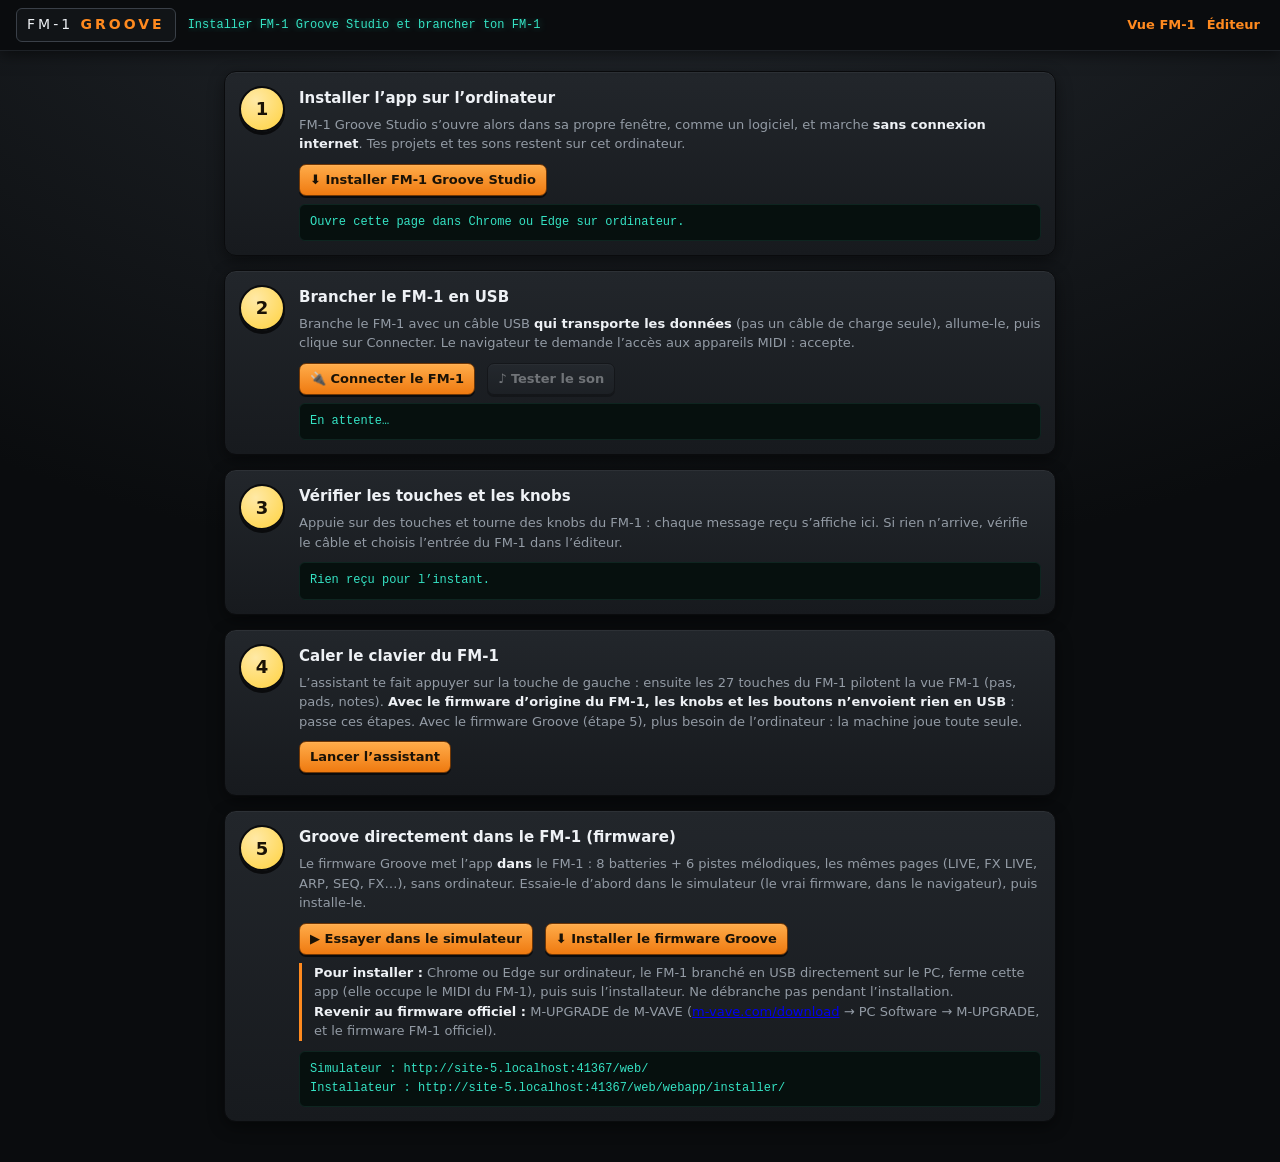
==== web/studio/install.html @ 1f4ecdd2 "Groove : 8 batteries + 6 pistes mélodiques, FX LIVE, mode JEU, compilation GitHub" ====
<!DOCTYPE html>
<html lang="fr">
<head>
<meta charset="utf-8">
<meta name="viewport" content="width=device-width,initial-scale=1">
<title>Installer · FM‑1 Groove Studio</title>
<link rel="stylesheet" href="styles.css">
<link rel="stylesheet" href="fm1.css">
<link rel="manifest" href="manifest.webmanifest">
<meta name="theme-color" content="#101215">
<link rel="icon" href="icon-192.png">
<style>
.iw{max-width:860px;margin:20px auto 40px;padding:0 14px;display:grid;gap:14px}
.st{display:grid;grid-template-columns:46px 1fr;gap:14px;align-items:start}
.st>i{font-style:normal;width:46px;height:46px;border-radius:50%;display:flex;align-items:center;justify-content:center;font-weight:800;font-size:18px;color:#1a1206;background:radial-gradient(circle at 35% 28%,#ffe9a6,var(--y));border:2px solid var(--d);box-shadow:0 3px 0 var(--d)}
.st.ok>i{background:var(--c)}
.st h3{margin:2px 0 6px;font-size:15px}
.st p{margin:4px 0 10px;color:var(--m);line-height:1.5}
.st p b{color:var(--t)}
.out{font:12px/1.6 ui-monospace,Menlo,Consolas,monospace;color:var(--c);background:#06100e;border:1px solid #0e2520;border-radius:6px;padding:8px 10px;min-height:34px;white-space:pre-wrap}
.warn{border-left:3px solid var(--a);padding-left:12px}
</style>
</head>
<body data-view="install">
<div id="topbar">
  <a class="logo" href="index.html#fm1">FM‑1 <b>GROOVE</b></a>
  <span id="tbmsg">Installer FM‑1 Groove Studio et brancher ton FM‑1</span>
  <nav class="views"><a class="tl" href="index.html#fm1">Vue FM‑1</a><a class="tl" href="index.html#editeur">Éditeur</a></nav>
</div>
<div class="iw">
<section class="st" id="s1"><i>1</i><div>
  <h3>Installer l’app sur l’ordinateur</h3>
  <p>FM‑1 Groove Studio s’ouvre alors dans sa propre fenêtre, comme un logiciel, et marche <b>sans connexion internet</b>. Tes projets et tes sons restent sur cet ordinateur.</p>
  <div class="bar"><button id="inst" class="hot">⬇ Installer FM‑1 Groove Studio</button></div>
  <div class="out" id="o1">Ouvre cette page dans Chrome ou Edge sur ordinateur.</div>
</div></section>

<section class="st" id="s2"><i>2</i><div>
  <h3>Brancher le FM‑1 en USB</h3>
  <p>Branche le FM‑1 avec un câble USB <b>qui transporte les données</b> (pas un câble de charge seule), allume-le, puis clique sur Connecter. Le navigateur te demande l’accès aux appareils MIDI : accepte.</p>
  <div class="bar"><button id="cn" class="hot">🔌 Connecter le FM‑1</button><button id="ts" disabled>♪ Tester le son</button></div>
  <div class="out" id="o2">En attente…</div>
</div></section>

<section class="st" id="s3"><i>3</i><div>
  <h3>Vérifier les touches et les knobs</h3>
  <p>Appuie sur des touches et tourne des knobs du FM‑1 : chaque message reçu s’affiche ici. Si rien n’arrive, vérifie le câble et choisis l’entrée du FM‑1 dans l’éditeur.</p>
  <div class="out" id="o3">Rien reçu pour l’instant.</div>
</div></section>

<section class="st" id="s4"><i>4</i><div>
  <h3>Caler le clavier du FM‑1</h3>
  <p>L’assistant te fait appuyer sur la touche de gauche : ensuite les 27 touches du FM‑1 pilotent la vue FM‑1 (pas, pads, notes). <b>Avec le firmware d’origine du FM‑1, les knobs et les boutons n’envoient rien en USB</b> : passe ces étapes. Avec le firmware Groove (étape 5), plus besoin de l’ordinateur : la machine joue toute seule.</p>
  <div class="bar"><a href="index.html#fm1-learn"><button class="hot">Lancer l’assistant</button></a></div>
</div></section>

<section class="st" id="s5"><i>5</i><div>
  <h3>Groove directement dans le FM‑1 (firmware)</h3>
  <p>Le firmware Groove met l’app <b>dans</b> le FM‑1 : 8 batteries + 6 pistes mélodiques, les mêmes pages (LIVE, FX LIVE, ARP, SEQ, FX…), sans ordinateur. Essaie-le d’abord dans le simulateur (le vrai firmware, dans le navigateur), puis installe-le.</p>
  <div class="bar"><a id="fwsim" target="_blank" rel="noopener"><button class="hot">▶ Essayer dans le simulateur</button></a><a id="fwins" target="_blank" rel="noopener"><button class="hot">⬇ Installer le firmware Groove</button></a></div>
  <p class="warn"><b>Pour installer :</b> Chrome ou Edge sur ordinateur, le FM‑1 branché en USB directement sur le PC, ferme cette app (elle occupe le MIDI du FM‑1), puis suis l’installateur. Ne débranche pas pendant l’installation.<br>
  <b>Revenir au firmware officiel :</b> M‑UPGRADE de M‑VAVE (<a href="https://www.m-vave.com/download" target="_blank" rel="noopener">m-vave.com/download</a> → PC Software → M‑UPGRADE, et le firmware FM‑1 officiel).</p>
  <div class="out" id="o5"></div>
</div></section>
</div>
<script>
const $=s=>document.querySelector(s),FM=p=>/fm-?1|felucca|hortator|melodee|shrub|m-?vave|choral|omni/i.test(p&&p.name||'');
let dp=null,acc=null,out=null;
addEventListener('beforeinstallprompt',e=>{e.preventDefault();dp=e;$('#o1').textContent='Prêt : clique sur Installer.';});
addEventListener('appinstalled',()=>{$('#o1').textContent='✔ Installée. Tu la trouves dans tes applications et dans le menu Démarrer.';$('#s1').classList.add('ok');});
if(matchMedia('(display-mode: standalone)').matches){$('#o1').textContent='✔ Tu utilises déjà l’app installée.';$('#s1').classList.add('ok');}
$('#inst').onclick=async()=>{if(dp){dp.prompt();const r=await dp.userChoice;dp=null;if(r.outcome!=='accepted')$('#o1').textContent='Installation annulée.';}
  else $('#o1').textContent='Si le bouton ne réagit pas : menu ⋮ du navigateur → « Installer FM‑1 Groove Studio » (ou l’icône ⊕ à droite de la barre d’adresse). L’app doit être ouverte depuis une adresse https.';};
if('serviceWorker' in navigator&&location.protocol==='https:')navigator.serviceWorker.register('sw.js').catch(()=>{});
function list(){const o=[...acc.outputs.values()],i=[...acc.inputs.values()];out=o.find(FM)||o[0]||null;
  $('#o2').textContent=(o.length||i.length?'Sorties : '+(o.map(p=>p.name+(FM(p)?'  ← FM‑1':'')).join(', ')||'aucune')+'\nEntrées : '+(i.map(p=>p.name).join(', ')||'aucune'):'Aucun appareil MIDI. Branche le FM‑1 en USB et allume-le.')
    +(out?'\n✔ '+(FM(out)?'FM‑1 trouvé : ':'Appareil utilisé : ')+out.name:'');
  $('#ts').disabled=!out;$('#s2').classList.toggle('ok',!!out);
  i.forEach(p=>p.onmidimessage=ev=>{const[s,a,b]=ev.data,t=s&240;if(s>=0xF8)return;
    const txt=t===144&&b?'Touche : note '+a+' (vélocité '+b+')':t===128||t===144?'Touche relâchée : note '+a:t===176?'Knob : CC '+a+' = '+b+' (canal '+((s&15)+1)+')':'Message '+[...ev.data].map(x=>x.toString(16)).join(' ');
    const o=$('#o3');o.textContent=(txt+'\n'+(o.textContent==='Rien reçu pour l’instant.'?'':o.textContent)).split('\n').slice(0,6).join('\n');$('#s3').classList.add('ok');});}
$('#cn').onclick=async()=>{if(!navigator.requestMIDIAccess)return $('#o2').textContent='Ce navigateur ne gère pas le MIDI USB : utilise Chrome ou Edge sur ordinateur.';
  try{acc=await navigator.requestMIDIAccess();acc.onstatechange=list;list();}catch(e){$('#o2').textContent='Accès MIDI refusé. Clique sur l’icône à gauche de l’adresse, autorise « Appareils MIDI », puis réessaie.';}};
/* le firmware : sur le site GitHub (le simulateur à la racine, l'installateur dans webapp/installer/, cette app dans studio/) */
const SITE=location.pathname.includes('/studio/')?new URL('../',location.href).href:'https://rastatak.github.io/groove-fm1/';
$('#fwsim').href=SITE;$('#fwins').href=SITE+'webapp/installer/';
$('#o5').textContent='Simulateur : '+SITE+'\nInstallateur : '+SITE+'webapp/installer/';
$('#ts').onclick=()=>{if(!out)return;const t=performance.now();[60,64,67,72].forEach((n,j)=>{out.send([0x90,n,100],t+j*170);out.send([0x80,n,0],t+j*170+150);});$('#o2').textContent+='\n♪ 4 notes envoyées sur le canal 1 : le FM‑1 doit les jouer.';};
</script>
</body>
</html>
---- web/studio/styles.css ----
:root{--bg:#101215;--p:#1b1e22;--p2:#262a30;--l:#3a4048;--t:#eef1f5;--m:#939ba5;--a:#ff8a1f;--y:#ffd23f;--c:#35e3c4;--d:#0a0b0d}
*{box-sizing:border-box}
body{margin:0;background:radial-gradient(130% 90% at 50% -15%,#262b31,#0a0c0e 72%);color:var(--t);font:13px/1.4 system-ui,"Segoe UI",sans-serif}
header{position:sticky;top:0;z-index:5;display:flex;flex-wrap:wrap;gap:10px 14px;align-items:center;padding:12px 16px;background:linear-gradient(#272c32,#15181c);border-bottom:2px solid var(--d);box-shadow:0 6px 20px rgba(0,0,0,.55)}
.logo{font-weight:300;letter-spacing:3px;font-size:15px;padding:7px 11px;border:1px solid var(--l);border-radius:6px;background:#111417}
.logo b{color:var(--a);font-weight:800}
label{display:flex;flex-direction:column;gap:2px;font-size:10px;text-transform:uppercase;letter-spacing:.8px;color:var(--m)}
input,select{font:inherit;color:var(--t);background:#14171a;border:1px solid var(--d);border-radius:6px;padding:6px 9px;box-shadow:inset 0 2px 6px rgba(0,0,0,.6)}
button{font:inherit;color:var(--t);background:linear-gradient(#30353c,#21252a);border:1px solid var(--d);border-radius:7px;padding:6px 10px;cursor:pointer;font-weight:600;box-shadow:0 2px 0 var(--d),inset 0 1px 0 rgba(255,255,255,.07)}
button:hover{border-color:var(--a)}
button:active{transform:translateY(2px);box-shadow:inset 0 2px 6px rgba(0,0,0,.6)}
input[type=range]{padding:0;width:92px;height:24px;accent-color:var(--a);box-shadow:none;background:none;border:0}
input[type=number]{width:64px}
.hot{background:linear-gradient(#ffac4a,#ef7a10);color:#1a1206;border-color:#703705}
#play{width:50px;height:50px;border-radius:50%;font-size:18px;color:#1a1206;background:radial-gradient(circle at 35% 28%,#ffe9a6,var(--y));border:2px solid var(--d);box-shadow:0 4px 0 var(--d),0 8px 16px rgba(0,0,0,.5)}
#play.on{background:radial-gradient(circle at 35% 28%,#ffc27a,var(--a));color:#fff;box-shadow:0 0 22px rgba(255,138,31,.75),0 4px 0 var(--d)}
#msg{flex:1;min-width:190px;color:var(--c);font:12px/1.5 ui-monospace,Menlo,Consolas,monospace;background:#06100e;border:1px solid #0e2520;border-radius:6px;padding:7px 10px;box-shadow:inset 0 2px 10px rgba(0,0,0,.85);text-shadow:0 0 8px rgba(53,227,196,.55)}
main{padding:12px;display:grid;gap:12px;max-width:1280px;margin:auto}
section{background:linear-gradient(#22262b,#171a1e);border:1px solid var(--d);border-radius:12px;padding:14px;box-shadow:inset 0 1px 0 rgba(255,255,255,.05),0 5px 16px rgba(0,0,0,.45)}
h2{margin:0 0 10px;font-size:12px;letter-spacing:3px;color:var(--a);border-bottom:1px dashed var(--l);padding-bottom:8px}
h2 small{color:var(--m);letter-spacing:0;font-weight:400;margin-left:8px}
.bar{display:flex;flex-wrap:wrap;gap:8px 12px;align-items:flex-end;margin:8px 0}
#pads,#padsT,#padsM{display:grid;grid-template-columns:repeat(auto-fill,minmax(84px,1fr));gap:8px}
.lvh{display:flex;flex-wrap:wrap;gap:8px;align-items:center;margin:12px 0 6px;font-size:11px;letter-spacing:2px;color:var(--m)}
.lvh b{min-width:74px}
.lvh button.on{background:#e33;border-color:#e33;color:#fff}
.lvh select{padding:5px 8px}
.pd{display:flex;flex-direction:column;gap:4px}
.pd.dim .pad{opacity:.38}
.pd .vf{width:100%;height:18px;touch-action:pan-y}
.sb{padding:2px;font-size:11px;color:var(--m)}
.sb.on{background:var(--y);border-color:var(--y);color:#111;box-shadow:0 0 10px rgba(255,210,63,.6)}
.au{width:100%;padding:2px 4px;font-size:10px;color:var(--m)}
.au.on{border-color:var(--c);color:var(--c)}
.aur{display:flex;gap:3px}
.aur .au{flex:1;min-width:0;width:auto}
.rb{flex:none;padding:2px 6px;font-size:11px}
#padsT,#padsM{grid-template-columns:repeat(auto-fill,minmax(104px,1fr))}
#padsM{margin-bottom:14px}
#lfx{border-top:1px dashed var(--l);padding-top:10px;margin:12px 0 0}
.lvw{display:grid;grid-template-columns:minmax(0,1fr) 220px;gap:14px;align-items:start}
.lvL{min-width:0}
#lpan{display:flex;flex-direction:column;gap:7px;margin-top:12px;padding:10px;border:1px solid var(--d);border-radius:10px;background:#14171a;box-shadow:inset 0 2px 8px rgba(0,0,0,.5)}
#lpan .lpt{font-size:11px;letter-spacing:2px;color:var(--a)}
#lpan input[type=range]{width:100%;touch-action:pan-y}
.amb{display:flex;gap:4px;margin-top:4px}
.amb button{flex:1;padding:6px 3px;font-size:11px}
#amRec.on{background:#e33;border-color:#e33;color:#fff;animation:bl .5s infinite alternate}
#amOn.on{background:var(--c);border-color:var(--c);color:#111}
#amP{color:var(--m);font-size:11px;min-height:16px}
label.aut,.lbl.aut{color:var(--c)}
@media(max-width:760px){.lvw{grid-template-columns:1fr}}
#lfx .seg button{touch-action:none;user-select:none;-webkit-user-select:none}
#lat.on{background:var(--y);border-color:var(--y);color:#111}
button:disabled{opacity:.4;cursor:default}
.pad{height:62px;border-radius:10px;font-size:11px;letter-spacing:1px;color:#15181c;background:linear-gradient(#f8fafc,#d3d9e0);border:1px solid var(--d);box-shadow:0 3px 0 var(--d),inset 0 -6px 0 rgba(53,227,196,.9)}
.pad.t{box-shadow:0 3px 0 var(--d),inset 0 -6px 0 var(--a)}
.pad:active{transform:translateY(3px);box-shadow:inset 0 -6px 0 rgba(0,0,0,.25)}
.pad small{display:block;color:#6b747e;font-weight:400}
.pad.off,.mt.off,.tab.off{opacity:.38;box-shadow:none;border-color:var(--l);text-decoration:line-through}
.chip{border-radius:20px;margin:0 6px 6px 0}
.chip.tmp{border-style:dashed}
.chip.on{background:var(--y);color:#111;border-color:var(--y)}
.chip.q{border-color:var(--a);animation:bl .35s infinite alternate}
@keyframes bl{to{opacity:.4}}
.scroll{overflow-x:auto}
.grid{min-width:780px}
.rw{display:flex;gap:3px;align-items:center;margin-bottom:3px}
.rw i{flex:1;height:28px;border-radius:4px;background:linear-gradient(#2c3137,#1f2328);border:1px solid var(--d);cursor:pointer}
.rw i.b{background:linear-gradient(#383e46,#282d33)}
.rw i.n{background:linear-gradient(#ffe279,#f5b31b);border-color:#6a4900}
.rw i.n.ac{background:linear-gradient(#fff,#ffeaa9);box-shadow:0 0 10px var(--y)}
.rw i.pl{outline:2px solid var(--c);outline-offset:-1px}
.mt{width:70px;flex:none;padding:5px 2px;font-size:10px}
#drums select{width:120px;flex:none;padding:4px;font-size:11px}
#drums .v{width:54px;flex:none}
.lb{width:62px;flex:none;font-size:10px;color:var(--m);text-align:right;padding-right:6px}
#roll .rw i{height:17px;border-radius:3px}
#roll .root .lb{color:var(--y);font-weight:700}
#roll i.n{--nc:var(--a);background:linear-gradient(90deg,#b9610f var(--t,0%),#22262b var(--t,0%),#22262b var(--x,0%),var(--nc) var(--x,0%),var(--nc) var(--w,100%),#22262b var(--w,100%))}
#roll i.n.ac{--nc:#ffb3dc;box-shadow:0 0 8px var(--a)}
#roll.mvt i.n,#roll.mvt i.h{cursor:grab}
#roll i.n.sl{border-right:5px solid var(--c)}
#roll{user-select:none;-webkit-user-select:none}
#roll i.n,#roll i.h{touch-action:none;cursor:ew-resize}
#roll i.h{background:linear-gradient(90deg,#b9610f var(--w,100%),#22262b var(--w,100%)) border-box;border-color:transparent;border-radius:0;box-shadow:-4px 0 0 #b9610f}
#roll .mod{margin-top:5px}
#roll .mod i.m{background:var(--c)}
.tab{margin-right:6px;border-radius:10px 10px 0 0}
.tab.on{background:linear-gradient(#ffac4a,#ef7a10);border-color:#703705;color:#1a1206}
#rec.on{background:#e33;border-color:#e33}
#keys{display:flex;gap:4px;margin-top:10px;touch-action:none}
.key{flex:1;height:72px;border-radius:0 0 7px 7px;background:linear-gradient(#fdfefe,#dbe1e7);color:#15181c;font-size:10px;padding:0 0 7px;display:flex;align-items:flex-end;justify-content:center;border:1px solid var(--d);box-shadow:0 4px 0 var(--d)}
.key.r{background:linear-gradient(#ffeaa8,#ffd23f)}
.key:active{background:linear-gradient(#ffbb6b,#ff8a1f);color:#fff;transform:translateY(3px);box-shadow:none}
#aiQ{flex:1;min-width:220px}
.lbl{display:flex;flex-direction:column;gap:2px;font-size:10px;text-transform:uppercase;letter-spacing:.8px;color:var(--m)}
.seg{display:flex;gap:3px}
.seg button{min-width:32px;padding:5px 7px;font-size:12px}
.seg button.on{background:var(--c);border-color:var(--c);color:#111}
.mt.fx{border-color:var(--c);color:var(--c)}
#snd select{max-width:180px}
#mbank{margin:4px 0 8px}
#mbank small{color:var(--m)}
#chd{text-transform:none;color:var(--y)}
#prog{max-width:200px}
.mchip{display:inline-flex;margin:0 6px 6px 0}
.mchip .chip{margin:0;border-radius:20px 0 0 20px}
.mchip .x{border-radius:0 20px 20px 0;border-left:0;color:var(--m)}
.mchip .x.sure{background:#e33;border-color:#e33;color:#fff}
#rev,#drev{touch-action:none;user-select:none;-webkit-user-select:none}
#rev.on,#drev.on{background:var(--c);border-color:var(--c);color:#111;box-shadow:0 0 14px rgba(53,227,196,.7)}
#bw.on{background:var(--y);border-color:var(--y);color:#111}
---- web/studio/fm1.css ----
/* ---------- Barre du haut (commune) ---------- */
#topbar{position:sticky;top:0;z-index:20;display:flex;align-items:center;gap:12px;padding:8px 16px;background:#0a0c0e;border-bottom:1px solid #1d2126;box-shadow:0 4px 14px rgba(0,0,0,.5)}
#topbar .logo{text-decoration:none;color:var(--t);font-size:14px;padding:6px 10px}
#tbmsg{flex:1;min-width:0;white-space:nowrap;overflow:hidden;text-overflow:ellipsis;color:var(--c);font:12px ui-monospace,Menlo,Consolas,monospace;text-shadow:0 0 8px rgba(53,227,196,.45)}
.views{display:flex;gap:3px}
.views button.on{background:linear-gradient(#ffac4a,#ef7a10);color:#1a1206;border-color:#703705}
.mconn.on{background:var(--c);border-color:var(--c);color:#111}
a.tl{color:var(--a);font-weight:700;text-decoration:none;padding:6px 4px}
a.tl:hover{text-decoration:underline}
body[data-view=fm1] #vED,body[data-view=ed] #vFM1{display:none}
#vED header{top:49px}
label.ck{flex-direction:row;align-items:center;gap:6px;text-transform:none;letter-spacing:0;font-size:12px;color:var(--t)}
label.ck input{accent-color:var(--a);width:16px;height:16px;box-shadow:none}

/* ---------- Vue FM-1 ---------- */
.mwrap{max-width:1060px;margin:14px auto 30px;padding:0 12px}
.mtop{display:flex;flex-wrap:wrap;align-items:center;gap:8px 14px;margin-bottom:10px}
#mstat{flex:1;min-width:260px;color:var(--m);font:12px ui-monospace,Menlo,Consolas,monospace}
.mopts{display:flex;flex-wrap:wrap;gap:8px;align-items:center}
#bigS.on{background:var(--c);border-color:var(--c);color:#111}
#dev{border-radius:22px;padding:14px;background:linear-gradient(#2a2f35,#14171a);border:1px solid var(--d);box-shadow:0 18px 50px rgba(0,0,0,.65),inset 0 1px 0 rgba(255,255,255,.08);user-select:none;-webkit-user-select:none;touch-action:none}
#dev.drag{outline:3px dashed var(--c);outline-offset:4px}
.dbody{display:grid;grid-template-columns:minmax(150px,1fr) auto minmax(250px,1.25fr);grid-template-areas:"l s r" "k k k";gap:14px 18px;align-items:center;background:linear-gradient(#22262b,#1a1d21);border:1px solid var(--d);border-radius:14px;padding:16px 18px 14px;box-shadow:inset 0 2px 10px rgba(0,0,0,.45)}
.dl{grid-area:l;display:flex;flex-direction:column;gap:14px;align-items:center}
.dr{grid-area:r;display:flex;flex-direction:column;gap:14px}
.kg{display:grid;grid-template-columns:repeat(2,auto);gap:10px 18px}
.kw{display:flex;flex-direction:column;align-items:center;gap:5px}
.kw b{font-size:9px;letter-spacing:1.2px;color:var(--m);font-weight:600}
.kn{width:56px;height:56px;border-radius:50%;position:relative;cursor:ns-resize;touch-action:none;background:radial-gradient(circle at 35% 30%,#4a5058,#1b1e22 62%,#0f1113);border:2px solid var(--d);box-shadow:0 4px 0 var(--d),0 6px 12px rgba(0,0,0,.55),inset 0 1px 0 rgba(255,255,255,.12)}
.kn i{position:absolute;inset:0;transition:transform .06s}
.kn i::after{content:"";position:absolute;left:50%;top:6px;width:3px;height:16px;margin-left:-1.5px;border-radius:2px;background:var(--t);box-shadow:0 0 6px rgba(255,255,255,.4)}
.kw.sel .kn{background:radial-gradient(circle at 35% 30%,#5a4a38,#2a1d10 62%,#130c06)}
.kw.sel .kn i::after{background:var(--a);box-shadow:0 0 8px var(--a)}
.kn.on,.kn:hover{border-color:var(--a)}
.k4 .kn{width:46px;height:46px}
.k4 .kn i::after{top:5px;height:12px}
.kr{display:flex;justify-content:space-between;gap:6px}
.kr .kw:nth-child(odd) .kn i::after{background:var(--a)}
.kr .kw:nth-child(even) .kn i::after{background:var(--c)}
.oct{display:flex;gap:6px;padding:6px;border-radius:9px;background:#14171a;border:1px solid var(--d)}
.dsc{grid-area:s;position:relative;padding:12px 12px 18px;border-radius:14px;background:#050607;border:2px solid #000;box-shadow:inset 0 0 0 2px #2b3036,0 6px 18px rgba(0,0,0,.6)}
#scr{display:block;width:300px;height:300px;border-radius:4px;image-rendering:auto;background:#101215}
body.big #scr{width:min(470px,80vw);height:min(470px,80vw)}
body.big .dbody{grid-template-columns:1fr 1fr;grid-template-areas:"s s" "l r" "k k";justify-items:center}
.brand{position:absolute;bottom:3px;left:0;right:0;text-align:center;font-size:8px;letter-spacing:2px;color:#4c535c}
.bg{display:grid;grid-template-columns:repeat(6,1fr);gap:6px;padding:8px;border-radius:10px;background:#14171a;border:1px solid var(--d)}
.fb{position:relative;padding:6px 2px 13px;min-width:0;font-size:10px;letter-spacing:.5px;line-height:1.1;touch-action:none}
.fb small{display:block;font-size:8px;color:var(--c);font-weight:600;min-height:9px}
.fb kbd{position:absolute;bottom:1px;right:3px;font:8px ui-monospace,monospace;color:#5d656e}
.oct .fb{padding:6px 10px;font-size:10px}
.fb.pg{background:linear-gradient(#ffac4a,#ef7a10);color:#1a1206;border-color:#703705}
.fb.pg small{color:#4a2400}
.fb[data-fb=PLAY]{color:var(--y)}
.fb.pl{background:radial-gradient(circle at 35% 28%,#ffc27a,var(--a));color:#fff;box-shadow:0 0 18px rgba(255,138,31,.75),0 2px 0 var(--d)}
.fb.rc{background:#e33;border-color:#e33;color:#fff;animation:bl .5s infinite alternate}
.fb.dn{transform:translateY(2px)}
/* clavier : 11 touches du haut (jouer), 16 touches du bas (selon la page) */
.kb{grid-area:k;width:100%;padding:10px 12px 8px;border-radius:12px;background:#121417;border:1px solid var(--d);box-shadow:inset 0 3px 10px rgba(0,0,0,.6)}
.ku{position:relative;height:66px;margin-bottom:8px}
.kl{display:grid;grid-template-columns:repeat(16,1fr);gap:5px}
.ky{position:relative;padding:0;overflow:hidden;touch-action:none;display:flex;flex-direction:column;justify-content:space-between;align-items:center}
.ky span{display:block;width:100%;padding:5px 2px 0;font-size:8.5px;line-height:1.05;letter-spacing:.2px;text-align:center;overflow:hidden;word-break:break-word;max-height:30px}
.ky kbd{font:8px ui-monospace,monospace;color:#7b838c;padding-bottom:4px}
body.nokbd .ky kbd,body.nokbd .fb kbd{display:none}
.ky.u{position:absolute;top:0;width:5.2%;height:64px;color:var(--t);background:linear-gradient(#3a4048,#1f2328);border-radius:7px;box-shadow:0 3px 0 var(--d),inset 0 -5px 0 rgba(255,138,31,.85)}
.ky.u.dk{box-shadow:0 3px 0 var(--d),inset 0 -5px 0 rgba(53,227,196,.9)}
.ky.u.dim{opacity:.45}
.ky.u.dn{background:linear-gradient(#ffbb6b,#ff8a1f);color:#fff;transform:translateY(3px);box-shadow:none}
.ky.u.dk.dn{background:linear-gradient(#7af0da,#35e3c4);color:#111}
.ky.l{height:84px;color:#15181c;background:linear-gradient(#fdfefe,#dbe1e7);border-radius:0 0 8px 8px;box-shadow:0 4px 0 var(--d)}
.ky.l:nth-child(4n+1){background:linear-gradient(#ffffff,#cfd6dd)}
.ky.l.dim span{opacity:.35}
.ky.l.on{background:linear-gradient(#ffe279,#f5b31b);border-color:#6a4900}
.ky.l.ac{background:linear-gradient(#fff,#ffeaa9);box-shadow:0 0 12px var(--y),0 4px 0 var(--d)}
.ky.l.hf{background:linear-gradient(#fdfefe 55%,#ffd79a)}
.ky.l.pl{outline:3px solid var(--c);outline-offset:-3px}
.ky.l.q{animation:bl .35s infinite alternate;border-color:var(--a)}
.ky.l.rc{background:#e33;color:#fff}
.ky.l.dn{background:linear-gradient(#ffbb6b,#ff8a1f);color:#fff;transform:translateY(3px);box-shadow:none}
#mhelp{margin-top:12px;padding:10px 14px;border-radius:10px;background:#14171a;border:1px solid var(--d);color:var(--m);line-height:1.6}
#mhelp b{color:var(--a);letter-spacing:2px}
#mhelp i{font-style:normal;font-weight:700}
#mhelp .cd{color:var(--c)}#mhelp .cm{color:var(--a)}
#mhelp span{display:block}
#mhelp em{font-style:normal;color:var(--t);font-weight:600;margin-right:8px}
.mkeys{margin-top:10px;color:var(--m)}
.mkeys summary{cursor:pointer;color:var(--t)}
.mkeys p{margin:6px 0}
@media(max-width:900px){.dbody{grid-template-columns:1fr 1fr;grid-template-areas:"s s" "l r" "k k";justify-items:center}#scr{width:min(300px,80vw);height:min(300px,80vw)}.ky span{font-size:7px}}

/* ---------- Éditeur : USB MIDI ---------- */
#midiS .bar{align-items:flex-end}
#mSt{color:var(--c);font:12px ui-monospace,monospace}
#mRoute label{min-width:96px}
#mRoute .mr{display:flex;gap:3px}
#mRoute input[type=number]{width:52px}
#mRoute .lbl small{text-transform:none;letter-spacing:0;font-size:11px}

/* ---------- Éditeur : bibliothèque ---------- */
.libw{display:grid;grid-template-columns:190px minmax(0,1fr);gap:14px}
#libF{display:flex;flex-direction:column;gap:4px}
.lf{display:flex;justify-content:space-between;align-items:center;gap:6px;text-align:left}
.lf small{color:var(--c);font-weight:700}
.lf.vide{color:var(--m)}
.lf.on{background:var(--y);border-color:var(--y);color:#111}
.lf.on small{color:#111}
.lf b{color:var(--m);padding:0 2px}
.lf b:hover{color:#e33}
#libL{display:flex;flex-direction:column;gap:5px;min-height:120px;padding:8px;border-radius:10px;border:1px dashed var(--l);background:#14171a}
#libS.drag #libL{border-color:var(--c);background:#0c1a17}
.li{display:flex;align-items:center;gap:6px}
.li .ln{flex:1;min-width:0;overflow:hidden;text-overflow:ellipsis;white-space:nowrap;font-weight:600}
.li .ln small{display:block;color:var(--m);font-weight:400;font-size:11px;overflow:hidden;text-overflow:ellipsis}
.li select{max-width:150px;padding:4px 6px;font-size:12px}
.li .x{color:var(--m)}
.li .x.sure{background:#e33;border-color:#e33;color:#fff}
.lempty{color:var(--m);margin:30px auto;text-align:center}
#libQ{min-width:180px}
@media(max-width:760px){.libw{grid-template-columns:1fr}#libF{flex-direction:row;flex-wrap:wrap}}

/* ---------- Apprentissage des knobs ---------- */
#learn{position:fixed;inset:0;z-index:50;display:flex;align-items:center;justify-content:center;background:rgba(0,0,0,.6)}
#learn[hidden]{display:none}
.lnbox{width:min(520px,92vw);padding:20px;border-radius:14px;background:linear-gradient(#22262b,#171a1e);border:1px solid var(--d);box-shadow:0 20px 60px rgba(0,0,0,.7)}
.lnbox>b{color:var(--a);letter-spacing:2px}
#lnStep{color:var(--m);margin-left:8px}
#lnTxt{font-size:20px;font-weight:700;margin:14px 0 6px}
#lnGot{font:13px ui-monospace,monospace;color:var(--m);padding:8px 10px;border-radius:6px;background:#06100e;border:1px solid #0e2520}
#lnGot.ok{color:var(--c)}
.lnbox>small{color:var(--m)}

/* Éditeur : une section à la fois */
.secs{flex-basis:100%;display:flex;flex-wrap:wrap;gap:4px;padding-top:4px;border-top:1px dashed var(--l)}
.secs button{padding:4px 12px;font-size:12px}
.secs button.on{background:var(--y);border-color:var(--y);color:#111}
.views button.on+button.on{margin-left:0}
#lnGot.wait{color:var(--y)}
.lnm{margin:10px 0}.lnm small{color:var(--m)}
#lnMon{margin:4px 0 0;font:12px/1.5 ui-monospace,monospace;color:var(--t);background:#0d0f11;border:1px solid var(--d);border-radius:6px;padding:6px 10px;min-height:20px;white-space:pre-wrap}
.li.base .ln{color:var(--y)}
#mhelp small{color:var(--c);font-weight:600;letter-spacing:0;margin-left:4px}

/* Bibliothèque : emojis, dépôt sur les dossiers, onglet dédié en grandes cases */
.lf .fe{font-size:15px}
.lf.dz{background:var(--c)!important;border-color:var(--c);color:#111;transform:scale(1.03)}
body[data-sec=sons] .libw{grid-template-columns:1fr}
body[data-sec=sons] #libF{display:grid;grid-template-columns:repeat(auto-fill,minmax(150px,1fr));gap:10px}
body[data-sec=sons] .lf{flex-direction:column;align-items:center;justify-content:center;gap:4px;min-height:108px;border-radius:14px;font-size:14px;border:2px dashed var(--l);background:linear-gradient(#262a30,#1b1e22)}
body[data-sec=sons] .lf .fe{font-size:38px;line-height:1}
body[data-sec=sons] .lf small{font-size:12px}
body[data-sec=sons] .lf.on{border-style:solid}
body[data-sec=sons] #libS h2 small::after{content:" · dépose tes sons directement sur un dossier"}
body[data-sec=sons] .lf.on{background:linear-gradient(#ffe279,#f5b31b);border-color:var(--y);color:#111}
body[data-sec=sons] .lf.vide{opacity:.85}

/* Icônes dessinées + code couleur par catégorie */
.ico{flex:none;vertical-align:middle}
.lf{border-left:4px solid var(--cc,var(--l))}
.lf .fe{display:inline-flex}
.lf .fn{color:var(--cc,var(--t))}
.lf.on .fn{color:#111}
.li{border-left:4px solid var(--cc,var(--l));padding-left:6px;border-radius:4px}
.li .ln{color:var(--t)}
body[data-sec=sons] .lf{border:2px dashed var(--cc,var(--l));border-top-width:6px;border-top-style:solid}
body[data-sec=sons] .lf .fe svg{width:46px;height:46px}
body[data-sec=sons] .lf .fn{font-weight:800}
select option,select optgroup{background:#14171a}

/* Éditeur MIDI : une ligne par piste */
#mRoute{display:block}
.mrh{display:flex;align-items:center;gap:10px;margin:10px 0 6px;color:var(--m)}
.mrh b{color:var(--a);letter-spacing:2px;font-size:11px}
.mrg{display:grid;grid-template-columns:repeat(auto-fill,minmax(330px,1fr));gap:6px}
.mrw{display:flex;align-items:center;gap:8px;padding:5px 8px;border-radius:8px;background:#14171a;border-left:4px solid var(--cc)}
.mrw b{width:76px;color:var(--cc);font-size:12px}
.mrw input{width:56px}
.mrw select{padding:4px 6px}
.mrw button{padding:4px 8px}

/* Touches : couleur de la piste */
.ky.u{box-shadow:0 3px 0 var(--d),inset 0 -5px 0 var(--kc,rgba(255,138,31,.85))}
.ky.u.dk{box-shadow:0 3px 0 var(--d),inset 0 -5px 0 var(--kc,rgba(53,227,196,.9))}
.ky.u.dn,.ky.u.dk.dn{background:linear-gradient(color-mix(in srgb,var(--kc,#ff8a1f) 55%,#fff),var(--kc,#ff8a1f));color:#111}
.ky.l.kc{box-shadow:0 4px 0 var(--d),inset 0 5px 0 var(--kc)}
.ky.l.on.kc{background:linear-gradient(color-mix(in srgb,var(--kc) 45%,#fff),var(--kc));border-color:var(--d)}

/* Éditeur : couleur de chaque piste (pads, lignes, onglets, notes) */
.pd .pad{box-shadow:0 3px 0 var(--d),inset 0 -6px 0 var(--kc)}
.pd .pad:active{box-shadow:inset 0 -6px 0 rgba(0,0,0,.25)}
#drums .rw .mt{border-left:4px solid var(--rc);color:var(--rc)}
#drums .rw i.n{background:linear-gradient(color-mix(in srgb,var(--rc) 55%,#fff),var(--rc));border-color:rgba(0,0,0,.5)}
#drums .rw i.n.ac{background:linear-gradient(#fff,color-mix(in srgb,var(--rc) 45%,#fff));box-shadow:0 0 10px var(--rc)}
.tab{border-bottom:3px solid var(--kc)}
.tab.on{background:linear-gradient(color-mix(in srgb,var(--kc) 55%,#fff),var(--kc));border-color:var(--d);color:#111}
#roll i.n{--nc:var(--tc,var(--a))}
#roll i.n.ac{--nc:color-mix(in srgb,var(--tc,var(--a)) 45%,#fff)}
.mrg{grid-template-columns:repeat(auto-fill,minmax(400px,1fr))}
.mrw b{white-space:nowrap;width:70px;overflow:hidden;text-overflow:ellipsis}
.mrw select{flex:1;min-width:0}

.kw b small{display:block;color:var(--c);font-size:8px;letter-spacing:.5px;text-align:center;min-height:9px}
.ky.l span .ico{margin:0 auto 1px;display:block}
.ky.l span{max-height:46px}
.ky.l span .ico{background:#15181c;border-radius:5px;padding:2px;box-sizing:content-box;margin-bottom:2px}

/* touches qui « respirent » : effets actifs (FX LIVE) et cibles */
@keyframes kpulse{0%,100%{filter:brightness(1)}50%{filter:brightness(1.35)}}
.ky.l.on.kc{animation:kpulse 1.6s ease-in-out infinite}
.fb.pg{animation:kpulse 2.4s ease-in-out infinite}
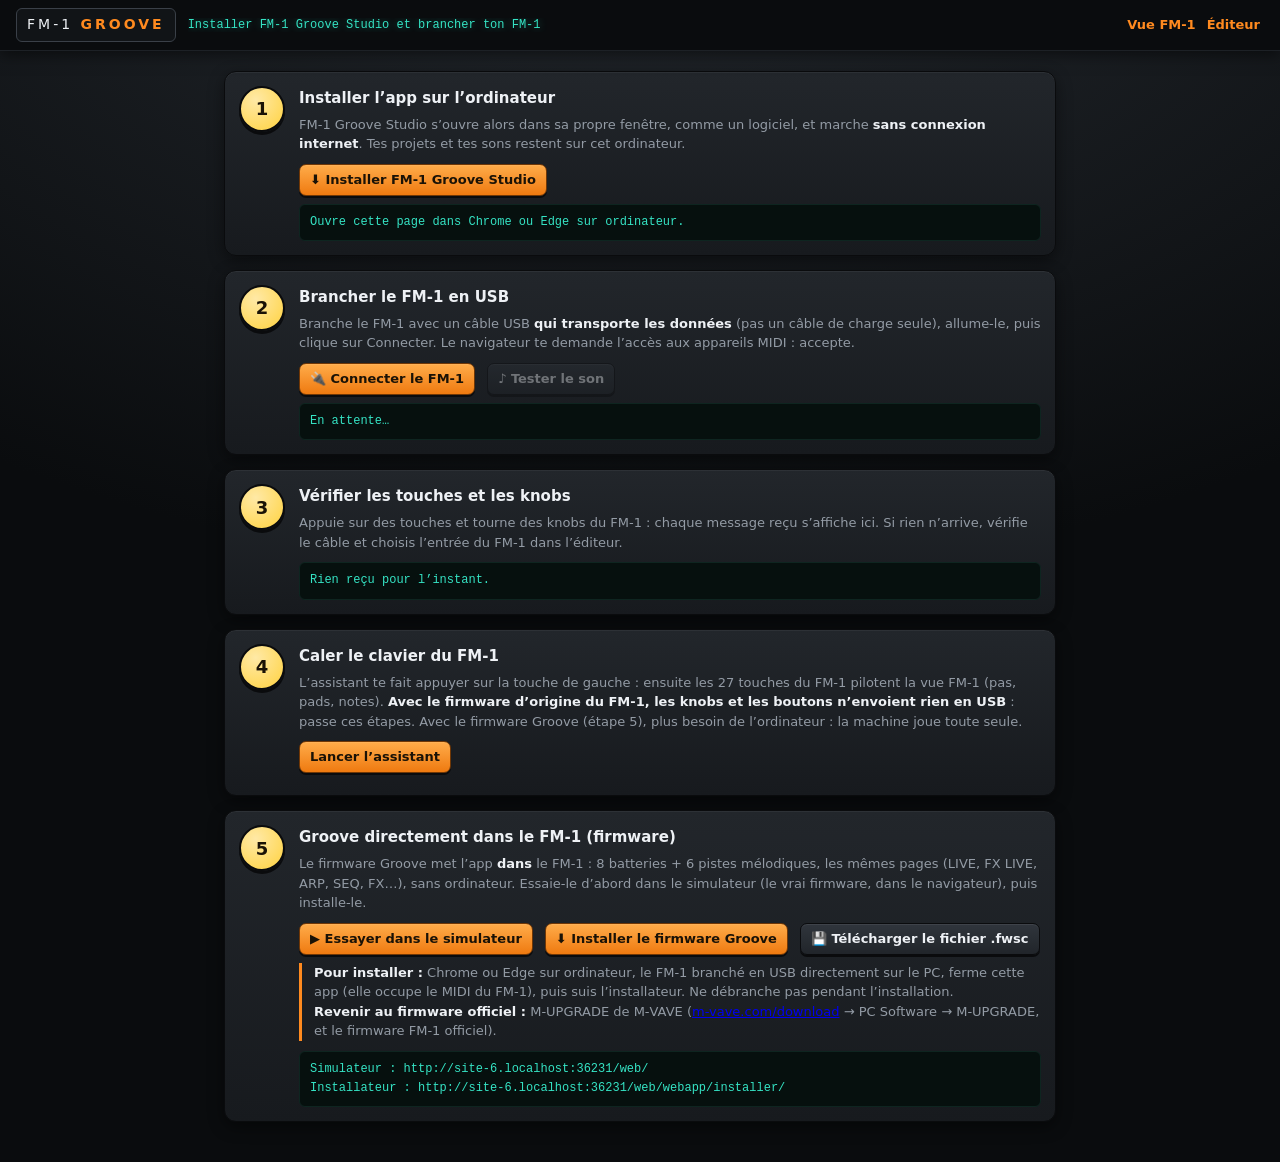
==== commit 0ac6c87d: "Groove : 8 batteries + 6 pistes mélodiques, FX LIVE, mode JEU, compilation GitHub" ====
--- a/web/studio/install.html
+++ b/web/studio/install.html
@@ -57,7 +57,7 @@
 <section class="st" id="s5"><i>5</i><div>
   <h3>Groove directement dans le FM‑1 (firmware)</h3>
   <p>Le firmware Groove met l’app <b>dans</b> le FM‑1 : 8 batteries + 6 pistes mélodiques, les mêmes pages (LIVE, FX LIVE, ARP, SEQ, FX…), sans ordinateur. Essaie-le d’abord dans le simulateur (le vrai firmware, dans le navigateur), puis installe-le.</p>
-  <div class="bar"><a id="fwsim" target="_blank" rel="noopener"><button class="hot">▶ Essayer dans le simulateur</button></a><a id="fwins" target="_blank" rel="noopener"><button class="hot">⬇ Installer le firmware Groove</button></a></div>
+  <div class="bar"><a id="fwsim" target="_blank" rel="noopener"><button class="hot">▶ Essayer dans le simulateur</button></a><a id="fwins" target="_blank" rel="noopener"><button class="hot">⬇ Installer le firmware Groove</button></a><a id="fwdl" download="groove-firmware.fwsc"><button>💾 Télécharger le fichier .fwsc</button></a></div>
   <p class="warn"><b>Pour installer :</b> Chrome ou Edge sur ordinateur, le FM‑1 branché en USB directement sur le PC, ferme cette app (elle occupe le MIDI du FM‑1), puis suis l’installateur. Ne débranche pas pendant l’installation.<br>
   <b>Revenir au firmware officiel :</b> M‑UPGRADE de M‑VAVE (<a href="https://www.m-vave.com/download" target="_blank" rel="noopener">m-vave.com/download</a> → PC Software → M‑UPGRADE, et le firmware FM‑1 officiel).</p>
   <div class="out" id="o5"></div>
@@ -83,7 +83,7 @@
   try{acc=await navigator.requestMIDIAccess();acc.onstatechange=list;list();}catch(e){$('#o2').textContent='Accès MIDI refusé. Clique sur l’icône à gauche de l’adresse, autorise « Appareils MIDI », puis réessaie.';}};
 /* le firmware : sur le site GitHub (le simulateur à la racine, l'installateur dans webapp/installer/, cette app dans studio/) */
 const SITE=location.pathname.includes('/studio/')?new URL('../',location.href).href:'https://rastatak.github.io/groove-fm1/';
-$('#fwsim').href=SITE;$('#fwins').href=SITE+'webapp/installer/';
+$('#fwsim').href=SITE;$('#fwdl').href=SITE+'studio/groove-firmware.fwsc';$('#fwins').href=SITE+'webapp/installer/';
 $('#o5').textContent='Simulateur : '+SITE+'\nInstallateur : '+SITE+'webapp/installer/';
 $('#ts').onclick=()=>{if(!out)return;const t=performance.now();[60,64,67,72].forEach((n,j)=>{out.send([0x90,n,100],t+j*170);out.send([0x80,n,0],t+j*170+150);});$('#o2').textContent+='\n♪ 4 notes envoyées sur le canal 1 : le FM‑1 doit les jouer.';};
 </script>
